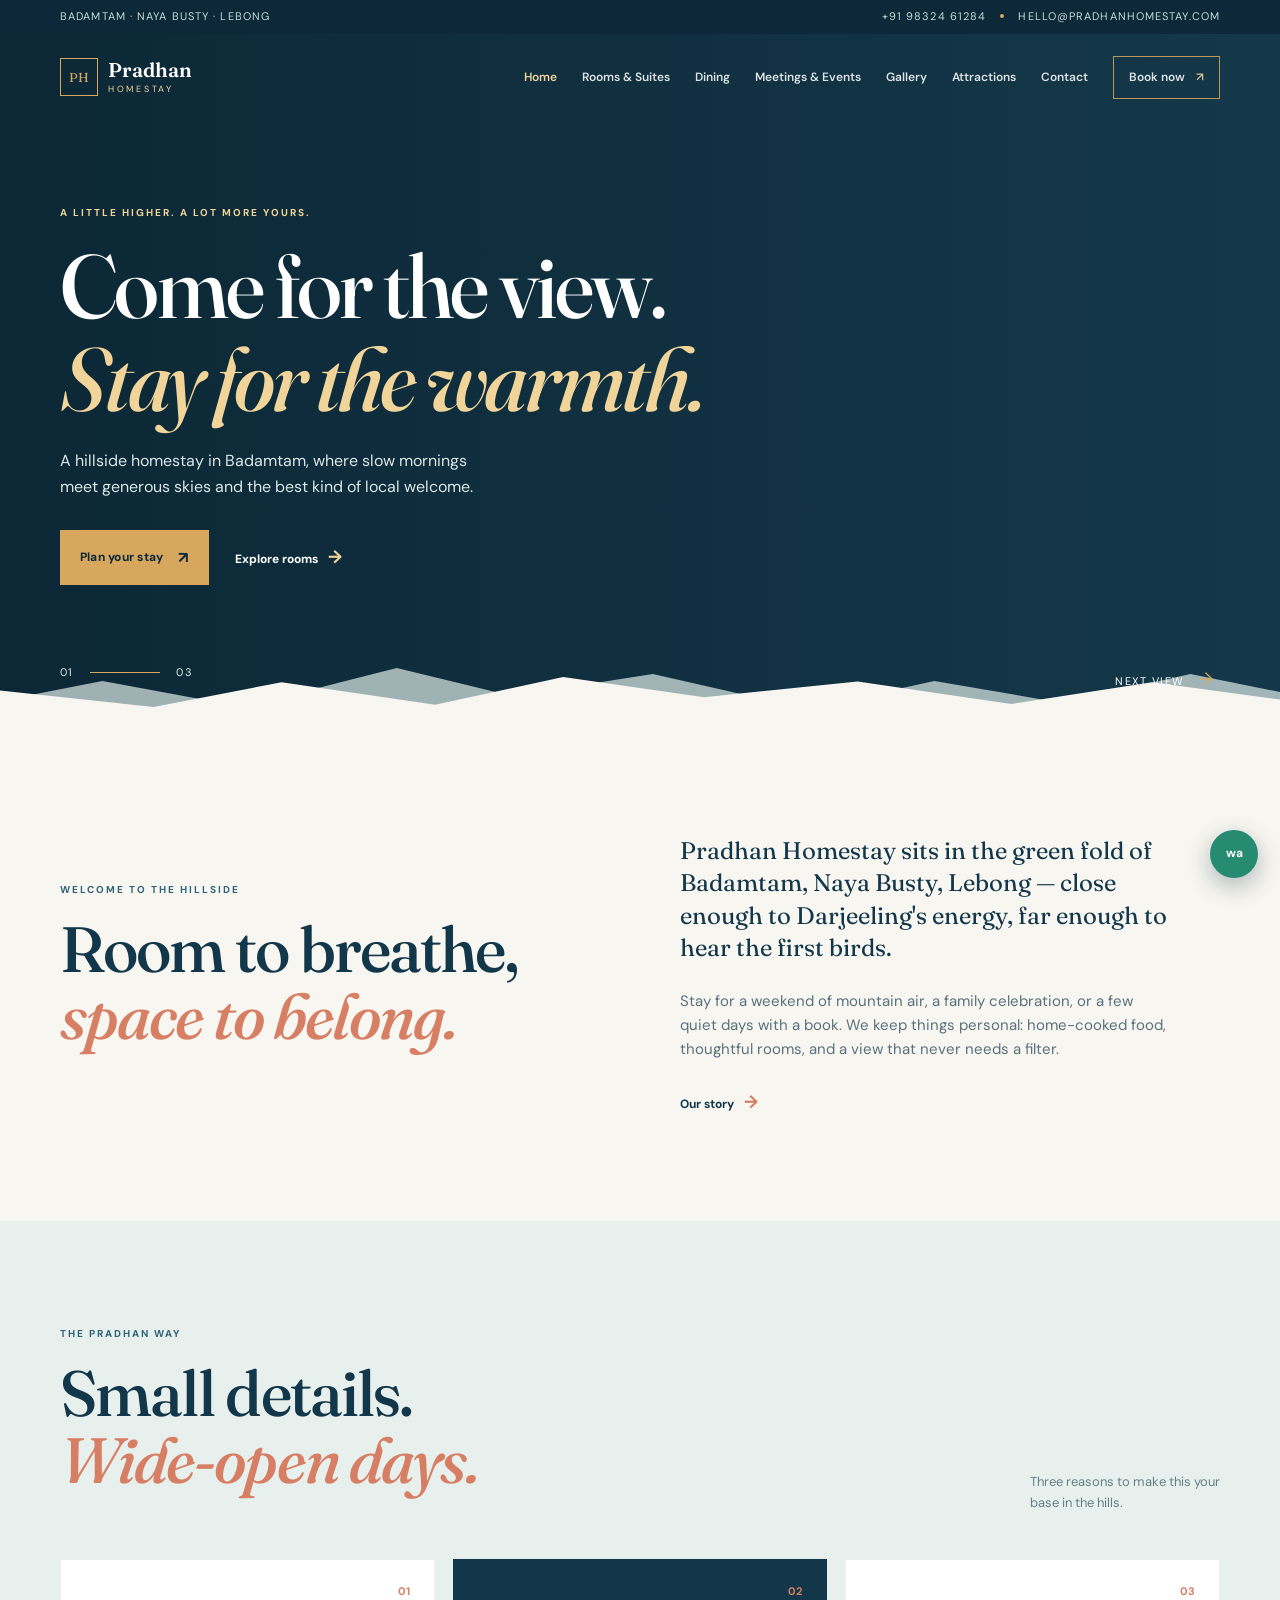
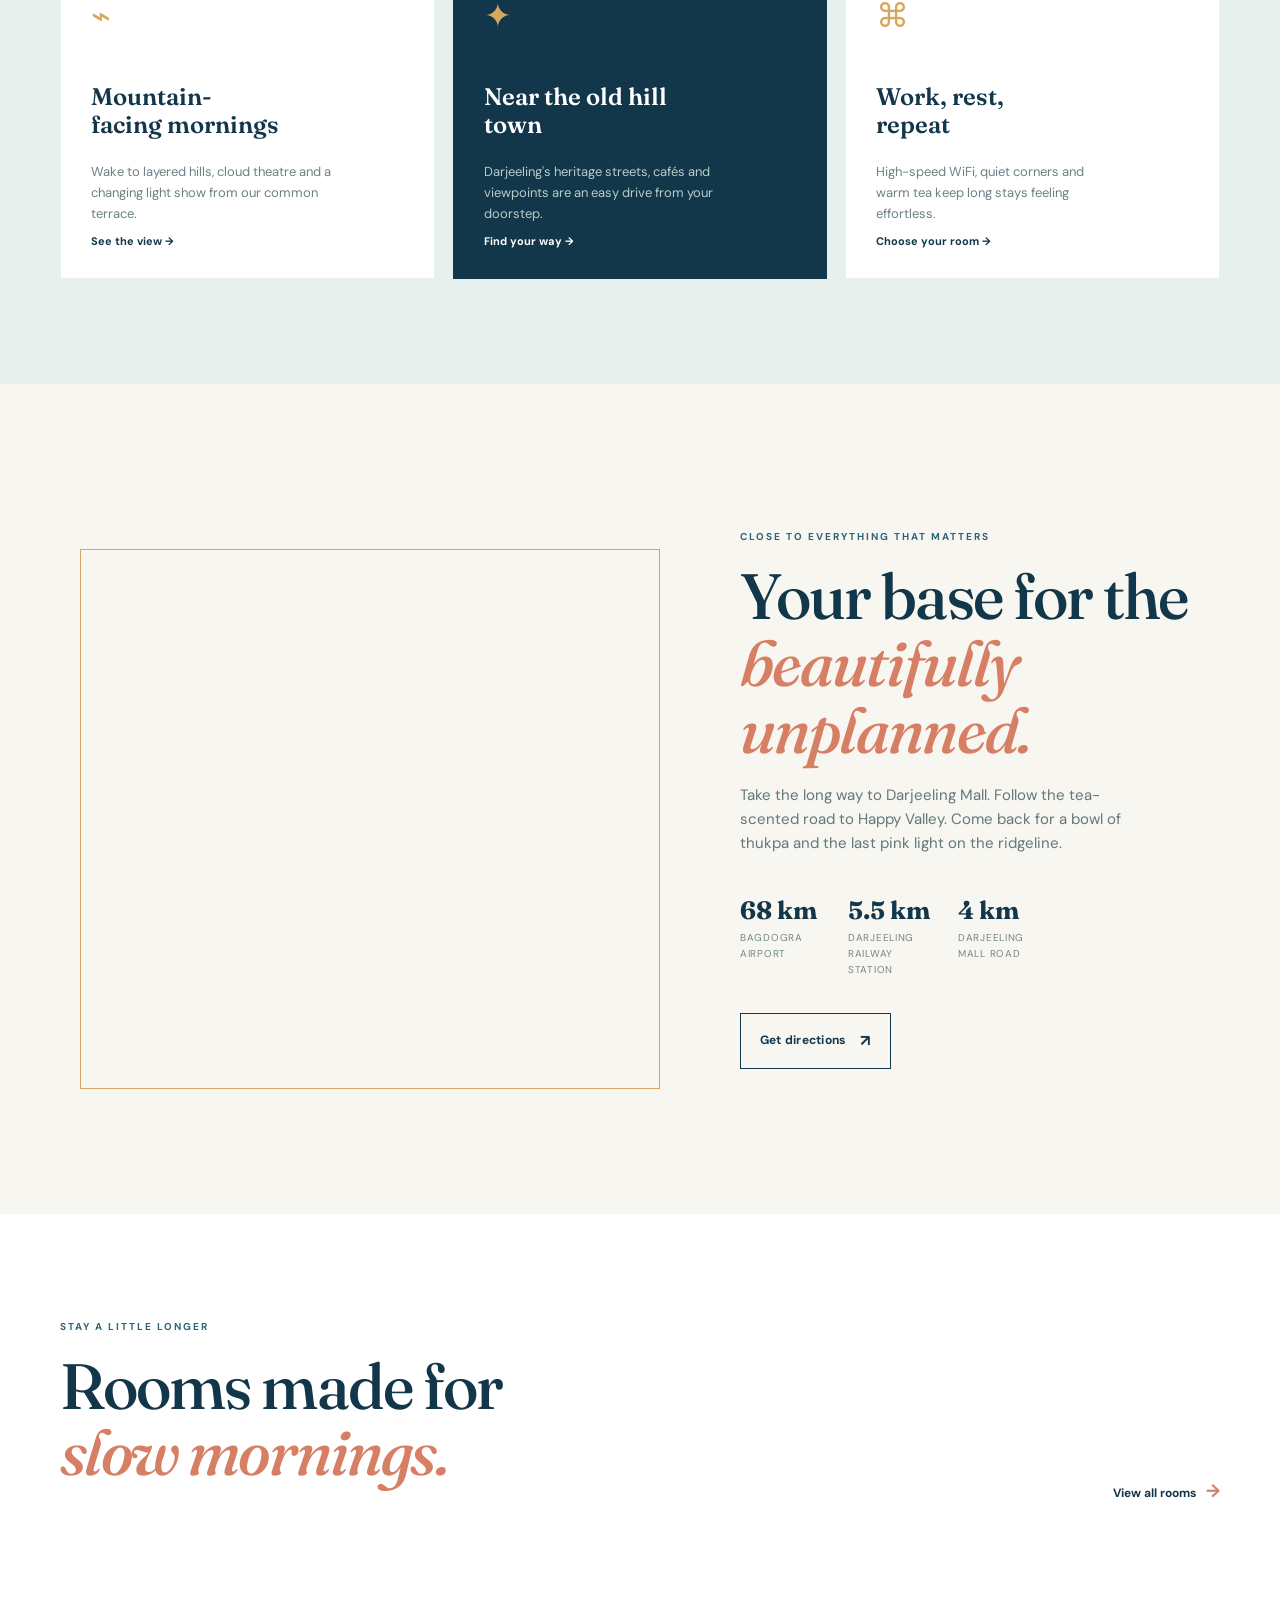
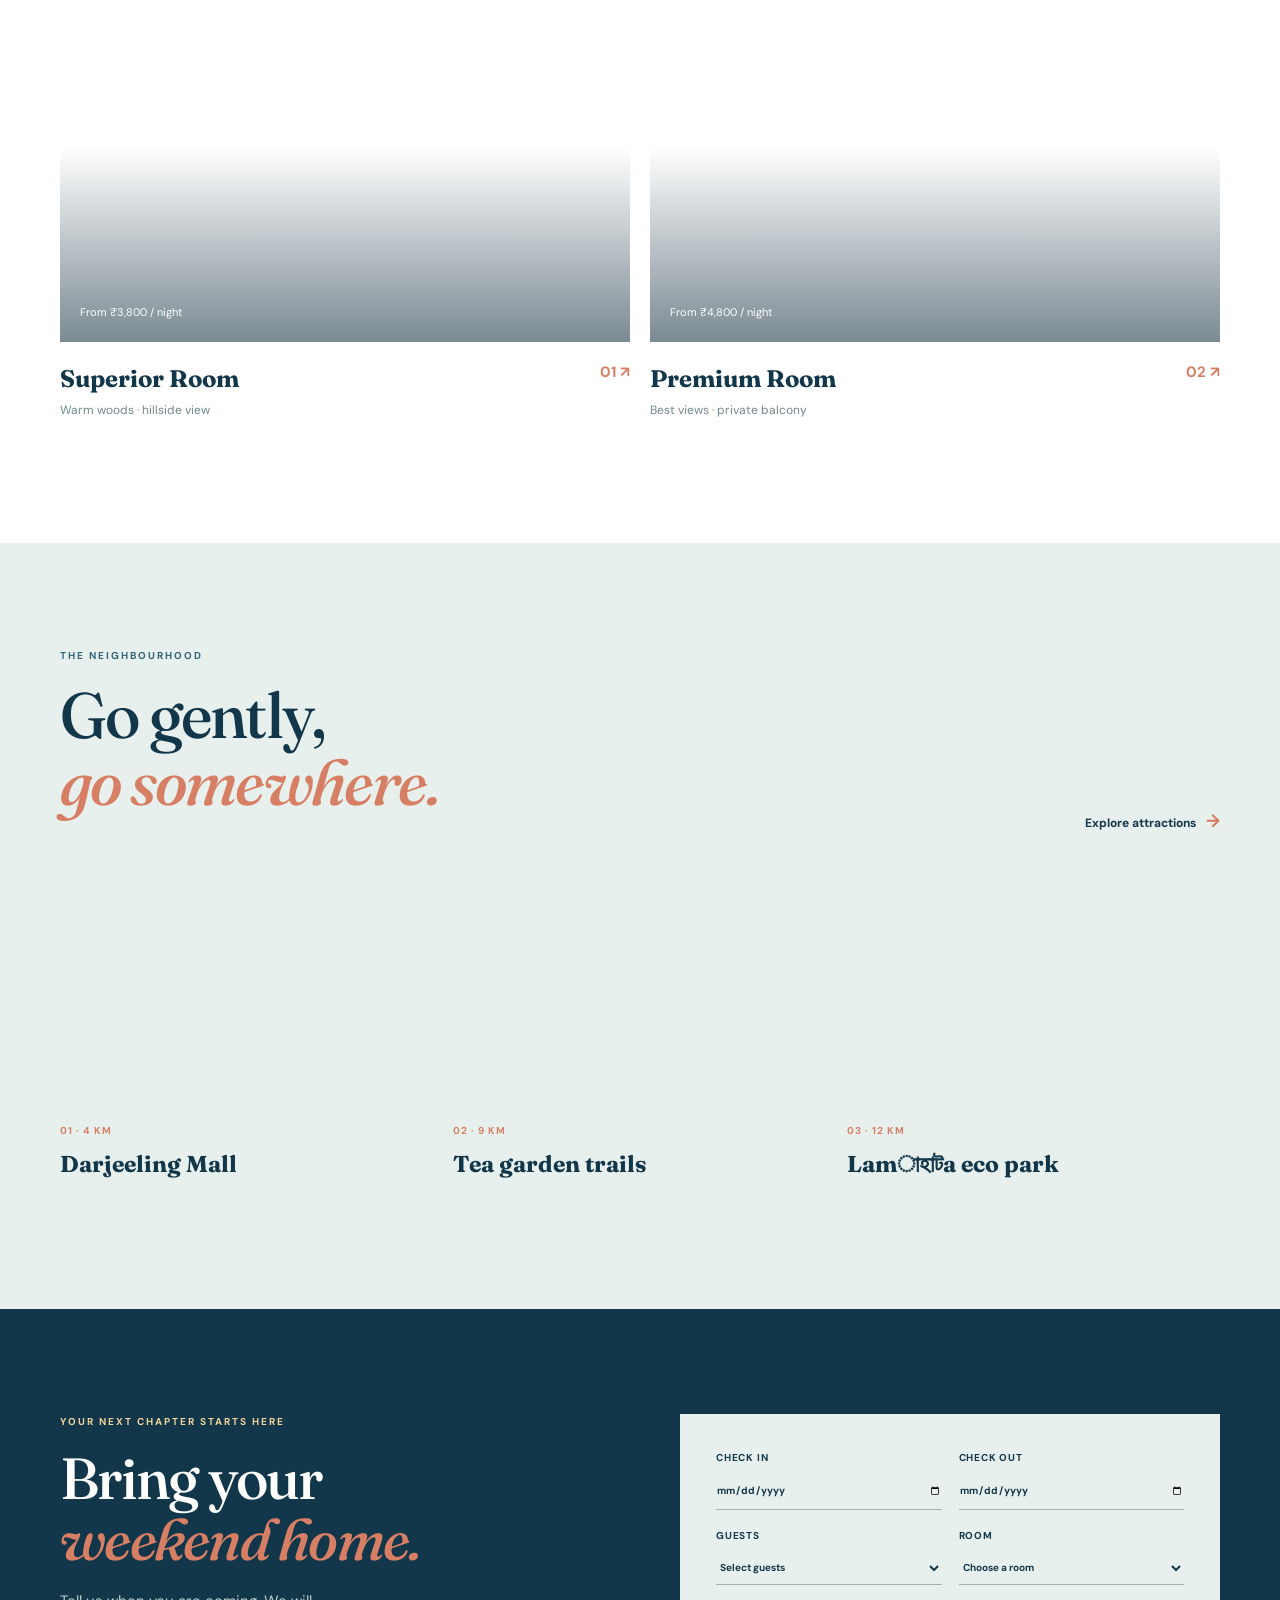
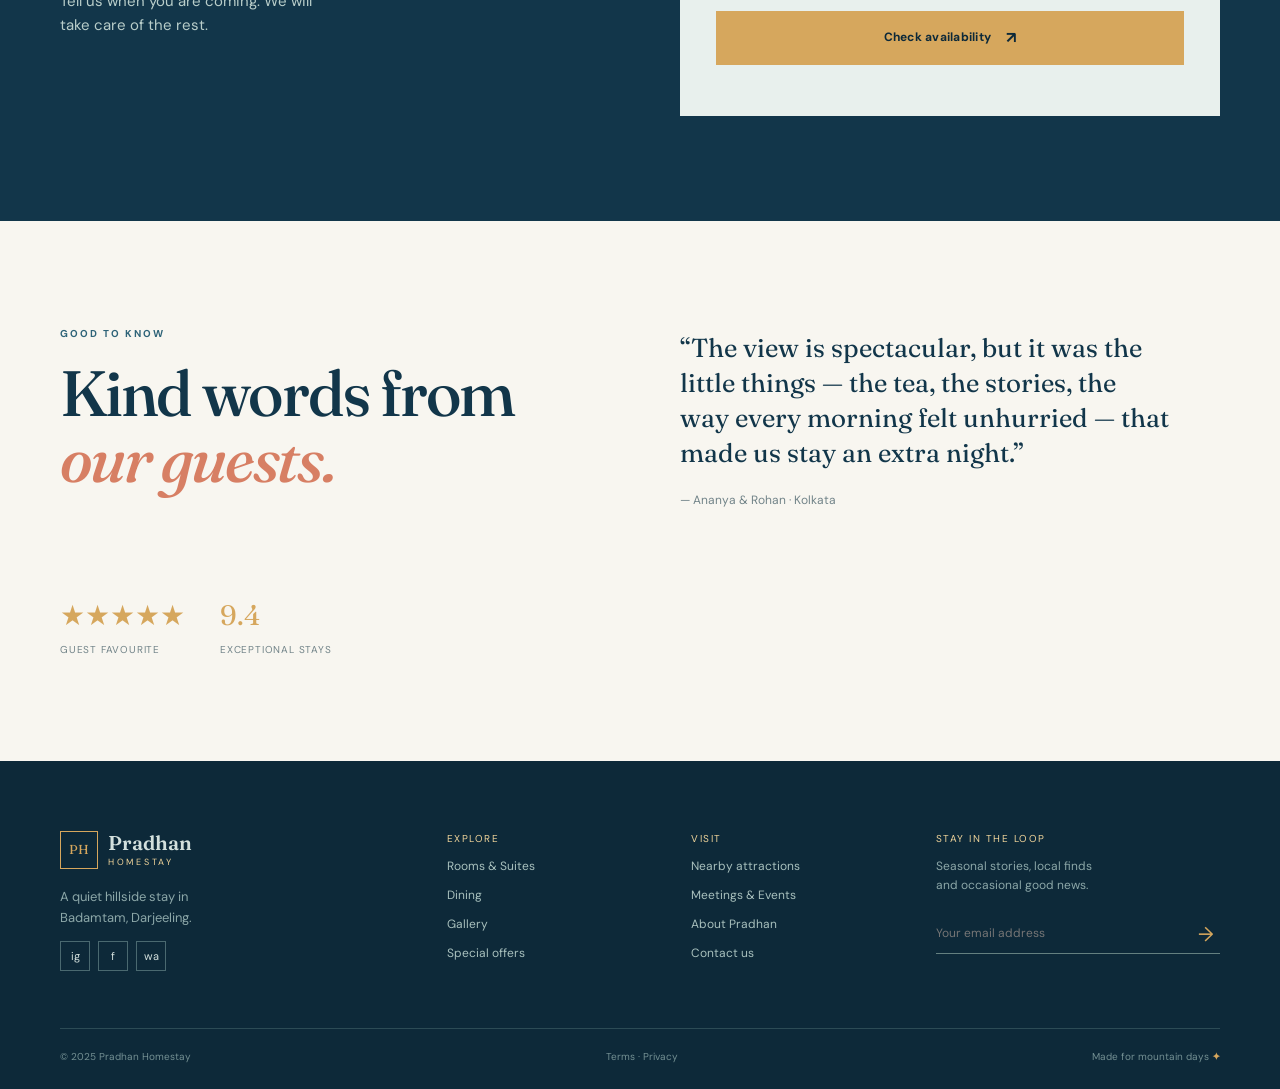
==== index.html @ ff5a9ce6 "Create Pradhan Homestay website" ====
<!doctype html>
<html lang="en">
<head>
  <meta charset="UTF-8">
  <meta name="viewport" content="width=device-width, initial-scale=1.0">
  <meta name="description" content="Pradhan Homestay is a warm mountain stay in Badamtam, Naya Busty, Lebong, Darjeeling with thoughtful rooms, local food and wide Himalayan views.">
  <meta name="theme-color" content="#12364a">
  <title>Pradhan Homestay | A quiet stay above Darjeeling</title>
  <link rel="preconnect" href="https://fonts.googleapis.com">
  <link rel="preconnect" href="https://fonts.gstatic.com" crossorigin>
  <link href="https://fonts.googleapis.com/css2?family=DM+Sans:wght@400;500;600;700&family=Fraunces:opsz,wght@9..144,500;9..144,600;9..144,700&display=swap" rel="stylesheet">
  <link rel="stylesheet" href="styles.css">
  <script defer src="script.js"></script>
</head>
<body>
  <a class="skip-link" href="#main-content">Skip to content</a>
  <header class="site-header" data-header>
    <div class="topbar"><div class="container topbar-inner"><span>Badamtam · Naya Busty · Lebong</span><span>+91 98324 61284 <i></i> hello@pradhanhomestay.com</span></div></div>
    <div class="container nav-wrap">
      <a class="brand" href="index.html" aria-label="Pradhan Homestay home"><span class="brand-mark">PH</span><span><b>Pradhan</b><small>Homestay</small></span></a>
      <button class="menu-toggle" aria-label="Open navigation" aria-expanded="false" data-menu-toggle><span></span><span></span></button>
      <nav class="site-nav" data-nav>
        <a class="active" href="index.html">Home</a><a href="rooms.html">Rooms & Suites</a><a href="dining.html">Dining</a><a href="events.html">Meetings & Events</a><a href="gallery.html">Gallery</a><a href="attractions.html">Attractions</a><a href="contact.html">Contact</a><a class="nav-cta" href="#booking">Book now <span>↗</span></a>
      </nav>
    </div>
  </header>

  <main id="main-content">
    <section class="hero" data-hero-slider>
      <div class="hero-image hero-image-one is-active"></div><div class="hero-image hero-image-two"></div><div class="hero-image hero-image-three"></div>
      <div class="hero-paper hero-paper-back"></div><div class="hero-paper hero-paper-front"></div>
      <div class="container hero-content"><p class="eyebrow light">A little higher. A lot more yours.</p><h1>Come for the view.<br><em>Stay for the warmth.</em></h1><p class="hero-copy">A hillside homestay in Badamtam, where slow mornings meet generous skies and the best kind of local welcome.</p><div class="button-row"><a class="button button-gold" href="#booking">Plan your stay <span>↗</span></a><a class="text-link light" href="rooms.html">Explore rooms <span>→</span></a></div></div>
      <div class="container hero-meta"><span>01 <i></i> 03</span><button aria-label="Next hero image" data-next-slide>Next view <span>→</span></button></div>
    </section>

    <section class="intro section-pad"><div class="container intro-grid"><div><p class="eyebrow">Welcome to the hillside</p><h2>Room to breathe,<br><em>space to belong.</em></h2></div><div class="intro-copy"><p class="lead">Pradhan Homestay sits in the green fold of Badamtam, Naya Busty, Lebong — close enough to Darjeeling's energy, far enough to hear the first birds.</p><p>Stay for a weekend of mountain air, a family celebration, or a few quiet days with a book. We keep things personal: home-cooked food, thoughtful rooms, and a view that never needs a filter.</p><a class="text-link" href="about.html">Our story <span>→</span></a></div></div></section>

    <section class="feature-band section-pad"><div class="container"><div class="section-heading"><div><p class="eyebrow">The Pradhan way</p><h2>Small details.<br><em>Wide-open days.</em></h2></div><p class="section-note">Three reasons to make this your base in the hills.</p></div><div class="feature-grid"><article class="feature-card"><span class="feature-number">01</span><div class="feature-icon">⌁</div><h3>Mountain-facing mornings</h3><p>Wake to layered hills, cloud theatre and a changing light show from our common terrace.</p><a href="gallery.html">See the view →</a></article><article class="feature-card feature-card-dark"><span class="feature-number">02</span><div class="feature-icon">✦</div><h3>Near the old hill town</h3><p>Darjeeling's heritage streets, cafés and viewpoints are an easy drive from your doorstep.</p><a href="attractions.html">Find your way →</a></article><article class="feature-card"><span class="feature-number">03</span><div class="feature-icon">⌘</div><h3>Work, rest, repeat</h3><p>High-speed WiFi, quiet corners and warm tea keep long stays feeling effortless.</p><a href="rooms.html">Choose your room →</a></article></div></div></section>

    <section class="split-story section-pad"><div class="container split-grid"><div class="story-image image-view" role="img" aria-label="Mountain valley at sunrise"></div><div class="story-content"><p class="eyebrow">Close to everything that matters</p><h2>Your base for the <em>beautifully unplanned.</em></h2><p>Take the long way to Darjeeling Mall. Follow the tea-scented road to Happy Valley. Come back for a bowl of thukpa and the last pink light on the ridgeline.</p><div class="distance-list"><div><strong>68 km</strong><span>Bagdogra Airport</span></div><div><strong>5.5 km</strong><span>Darjeeling Railway Station</span></div><div><strong>4 km</strong><span>Darjeeling Mall Road</span></div></div><a class="button button-outline" href="contact.html">Get directions <span>↗</span></a></div></div></section>

    <section class="stay-section section-pad"><div class="container"><div class="section-heading"><div><p class="eyebrow">Stay a little longer</p><h2>Rooms made for<br><em>slow mornings.</em></h2></div><a class="text-link" href="rooms.html">View all rooms <span>→</span></a></div><div class="room-preview-grid"><a class="room-preview" href="rooms.html"><div class="room-photo room-photo-one"><span>From ₹3,800 / night</span></div><div class="room-info"><div><h3>Superior Room</h3><p>Warm woods · hillside view</p></div><span>01 ↗</span></div></a><a class="room-preview" href="rooms.html"><div class="room-photo room-photo-two"><span>From ₹4,800 / night</span></div><div class="room-info"><div><h3>Premium Room</h3><p>Best views · private balcony</p></div><span>02 ↗</span></div></a></div></div></section>

    <section class="attractions-strip section-pad"><div class="container"><div class="section-heading"><div><p class="eyebrow">The neighbourhood</p><h2>Go gently,<br><em>go somewhere.</em></h2></div><a class="text-link" href="attractions.html">Explore attractions <span>→</span></a></div><div class="attraction-row"><article><div class="attraction-image attraction-one"></div><div><span>01 · 4 km</span><h3>Darjeeling Mall</h3></div></article><article><div class="attraction-image attraction-two"></div><div><span>02 · 9 km</span><h3>Tea garden trails</h3></div></article><article><div class="attraction-image attraction-three"></div><div><span>03 · 12 km</span><h3>Lamাহাটa eco park</h3></div></article></div></div></section>

    <section class="booking-section section-pad" id="booking"><div class="container booking-grid"><div><p class="eyebrow light">Your next chapter starts here</p><h2>Bring your<br><em>weekend home.</em></h2><p>Tell us when you are coming. We will take care of the rest.</p></div><form class="booking-form" data-demo-form><div class="form-row"><label>Check in<input type="date" required></label><label>Check out<input type="date" required></label></div><div class="form-row"><label>Guests<select required><option value="">Select guests</option><option>1 guest</option><option>2 guests</option><option>3+ guests</option></select></label><label>Room<select required><option value="">Choose a room</option><option>Superior Room</option><option>Deluxe Room</option><option>Premium Room</option><option>Suite</option></select></label></div><button class="button button-gold" type="submit">Check availability <span>↗</span></button><p class="form-message" aria-live="polite"></p></form></div></section>

    <section class="trust-section section-pad"><div class="container trust-grid"><div><p class="eyebrow">Good to know</p><h2>Kind words from<br><em>our guests.</em></h2></div><blockquote>“The view is spectacular, but it was the little things — the tea, the stories, the way every morning felt unhurried — that made us stay an extra night.”<cite>— Ananya & Rohan · Kolkata</cite></blockquote><div class="trust-badges"><span>★★★★★<small>Guest favourite</small></span><span>9.4<small>Exceptional stays</small></span></div></div></section>
  </main>
  <footer class="site-footer"><div class="container footer-grid"><div><a class="brand footer-brand" href="index.html"><span class="brand-mark">PH</span><span><b>Pradhan</b><small>Homestay</small></span></a><p>A quiet hillside stay in<br>Badamtam, Darjeeling.</p><div class="socials"><a href="#" aria-label="Instagram">ig</a><a href="#" aria-label="Facebook">f</a><a href="#" aria-label="WhatsApp">wa</a></div></div><div><p class="footer-label">Explore</p><a href="rooms.html">Rooms & Suites</a><a href="dining.html">Dining</a><a href="gallery.html">Gallery</a><a href="offers.html">Special offers</a></div><div><p class="footer-label">Visit</p><a href="attractions.html">Nearby attractions</a><a href="events.html">Meetings & Events</a><a href="about.html">About Pradhan</a><a href="contact.html">Contact us</a></div><div><p class="footer-label">Stay in the loop</p><p class="footer-small">Seasonal stories, local finds<br>and occasional good news.</p><form class="newsletter" data-demo-form><input type="email" placeholder="Your email address" aria-label="Your email address" required><button aria-label="Subscribe">→</button></form></div></div><div class="container footer-bottom"><span>© 2025 Pradhan Homestay</span><span><a href="terms.html">Terms</a> · <a href="privacy.html">Privacy</a></span><span>Made for mountain days <b>✦</b></span></div></footer><a class="whatsapp" href="https://wa.me/919832461284" target="_blank" rel="noreferrer" aria-label="Chat on WhatsApp">wa</a>
</body>
</html>
---- styles.css ----
:root{--ink:#12364a;--ink-deep:#0d2939;--blue:#2e6378;--mist:#e8f0ed;--paper:#f8f6f0;--gold:#d6a75d;--gold-light:#f0d49a;--coral:#d77f64;--line:rgba(18,54,74,.16);--shadow:0 22px 55px rgba(13,41,57,.12);--serif:'Fraunces',Georgia,serif;--sans:'DM Sans',Arial,sans-serif}*{box-sizing:border-box}html{scroll-behavior:smooth}body{margin:0;background:var(--paper);color:var(--ink);font-family:var(--sans);font-size:15px;line-height:1.6}a{color:inherit;text-decoration:none}button,input,select,textarea{font:inherit}button{cursor:pointer}.container{width:min(1160px,calc(100% - 48px));margin:auto}.skip-link{position:absolute;left:-9999px}.skip-link:focus{left:20px;top:20px;background:#fff;padding:10px;z-index:100}.topbar{background:var(--ink-deep);color:#c9d9d8;font-size:11px;letter-spacing:.1em;text-transform:uppercase}.topbar-inner{display:flex;justify-content:space-between;padding:8px 0}.topbar i{display:inline-block;width:4px;height:4px;background:var(--gold);border-radius:50%;margin:0 10px 2px}.site-header{position:absolute;z-index:10;top:0;left:0;right:0;color:#fff}.nav-wrap{display:flex;align-items:center;justify-content:space-between;padding:22px 0}.brand{display:inline-flex;align-items:center;gap:10px;line-height:1}.brand-mark{display:grid;place-items:center;width:38px;height:38px;border:1px solid var(--gold);color:var(--gold);font-family:var(--serif);font-size:13px}.brand b,.brand small{display:block}.brand b{font-family:var(--serif);font-size:20px;font-weight:600}.brand small{color:var(--gold-light);font-size:9px;letter-spacing:.3em;text-transform:uppercase;margin-top:5px}.site-nav{display:flex;align-items:center;gap:25px;font-size:12px;font-weight:600}.site-nav>a{opacity:.86}.site-nav>a:hover,.site-nav>a.active{color:var(--gold-light);opacity:1}.nav-cta{border:1px solid var(--gold);padding:11px 15px!important;color:#fff!important}.nav-cta span{color:var(--gold-light);margin-left:8px}.menu-toggle{display:none;background:none;border:0;color:#fff}.hero{height:730px;min-height:660px;position:relative;overflow:hidden;background:#173d50;color:#fff}.hero-image{position:absolute;inset:0;background-size:cover;background-position:center;opacity:0;transition:opacity 1.2s ease,transform 6s ease}.hero-image.is-active{opacity:1;transform:scale(1.04)}.hero-image-one{background-image:linear-gradient(90deg,rgba(9,34,47,.8),rgba(9,34,47,.18)),url('https://images.unsplash.com/photo-1500534623283-312aade485b7?auto=format&fit=crop&w=1800&q=85')}.hero-image-two{background-image:linear-gradient(90deg,rgba(9,34,47,.8),rgba(9,34,47,.18)),url('https://images.unsplash.com/photo-1464822759023-fed622ff2c3b?auto=format&fit=crop&w=1800&q=85')}.hero-image-three{background-image:linear-gradient(90deg,rgba(9,34,47,.78),rgba(9,34,47,.18)),url('https://images.unsplash.com/photo-1519681393784-d120267933ba?auto=format&fit=crop&w=1800&q=85')}.hero-paper{position:absolute;bottom:-1px;left:0;width:100%;height:100px;clip-path:polygon(0 55%,8% 35%,19% 61%,31% 22%,40% 50%,51% 28%,63% 63%,73% 35%,83% 57%,93% 28%,100% 46%,100% 100%,0 100%)}.hero-paper-back{background:rgba(221,236,231,.7);bottom:-16px}.hero-paper-front{background:var(--paper);height:75px;clip-path:polygon(0 46%,12% 68%,22% 35%,34% 65%,44% 28%,55% 55%,67% 34%,79% 64%,90% 35%,100% 58%,100% 100%,0 100%)}.hero-content{position:relative;padding-top:205px;z-index:2}.eyebrow{margin:0 0 18px;color:var(--blue);font-size:10px;font-weight:700;letter-spacing:.2em;text-transform:uppercase}.eyebrow.light{color:var(--gold-light)}h1,h2,h3,p{margin-top:0}h1,h2{font-family:var(--serif);font-weight:500;letter-spacing:-.03em;line-height:1.04}h1{font-size:clamp(48px,7vw,92px);max-width:760px;margin-bottom:23px}h2{font-size:clamp(38px,5vw,65px);margin-bottom:20px}h1 em,h2 em{color:var(--gold-light);font-style:italic}h2 em{color:var(--coral)}.hero-copy{color:#dbe7e5;max-width:415px;font-size:16px}.button-row{display:flex;align-items:center;gap:26px;margin-top:30px}.button{display:inline-flex;align-items:center;justify-content:center;gap:15px;padding:14px 19px;border:1px solid transparent;font-size:12px;font-weight:700;letter-spacing:.02em;transition:.25s}.button span{font-size:16px}.button-gold{background:var(--gold);color:var(--ink-deep)}.button-gold:hover{background:#f0c879;transform:translateY(-2px)}.button-outline{border-color:var(--ink);color:var(--ink)}.button-outline:hover{background:var(--ink);color:#fff}.text-link{font-size:12px;font-weight:700}.text-link span{color:var(--coral);font-size:18px;margin-left:7px}.text-link.light{color:#fff}.text-link.light span{color:var(--gold-light)}.hero-meta{position:absolute;z-index:2;bottom:35px;left:50%;transform:translateX(-50%);display:flex;justify-content:space-between;color:#dce9e6;font-size:11px;letter-spacing:.12em}.hero-meta i{width:70px;height:1px;background:var(--gold);display:inline-block;margin:0 12px 3px}.hero-meta button{background:none;border:0;color:#fff;font-size:11px;letter-spacing:.12em;text-transform:uppercase}.hero-meta button span{color:var(--gold);font-size:18px;margin-left:10px}.section-pad{padding:105px 0}.intro{background:var(--paper)}.intro-grid,.split-grid,.booking-grid,.trust-grid{display:grid;grid-template-columns:1fr 1fr;gap:80px;align-items:center}.intro-copy{max-width:490px}.lead{font-family:var(--serif);font-size:24px;line-height:1.35}.intro-copy>p:not(.lead){color:#59717a}.intro-copy .text-link{display:inline-block;margin-top:12px}.feature-band{background:var(--mist)}.section-heading{display:flex;justify-content:space-between;align-items:end;margin-bottom:46px}.section-note{max-width:190px;color:#658087;font-size:13px;margin:0}.feature-grid{display:grid;grid-template-columns:repeat(3,1fr);gap:18px}.feature-card{background:#fff;padding:30px;min-height:320px;position:relative;border:1px solid rgba(18,54,74,.08)}.feature-card-dark{background:var(--ink);color:#fff}.feature-number{position:absolute;right:24px;top:23px;color:var(--coral);font-size:11px;font-weight:700}.feature-icon{color:var(--gold);font-size:33px;margin-bottom:40px}.feature-card h3{font-family:var(--serif);font-size:24px;line-height:1.15;font-weight:600;max-width:190px}.feature-card p{color:#6c8085;font-size:13px;max-width:240px}.feature-card-dark p{color:#b8cdca}.feature-card a{position:absolute;bottom:28px;font-size:11px;font-weight:700}.feature-card a:hover{color:var(--coral)}.split-grid{gap:0}.story-image{height:540px;margin-right:0;position:relative;background:url('https://images.unsplash.com/photo-1464278533981-50106e6176b1?auto=format&fit=crop&w=1000&q=85') center/cover}.story-image:after{content:'';position:absolute;inset:20px -20px -20px 20px;border:1px solid var(--gold);z-index:-1}.story-content{padding:40px 0 40px 100px}.story-content h2{max-width:480px}.story-content>p:not(.eyebrow){color:#60777c;max-width:410px}.distance-list{display:flex;gap:28px;margin:35px 0}.distance-list div{display:flex;flex-direction:column}.distance-list strong{font-family:var(--serif);font-size:25px;color:var(--ink)}.distance-list span{font-size:10px;text-transform:uppercase;letter-spacing:.07em;color:#71878b;max-width:80px}.stay-section{background:#fff}.room-preview-grid{display:grid;grid-template-columns:1fr 1fr;gap:20px}.room-photo{height:390px;background-size:cover;background-position:center;position:relative}.room-photo-one{background-image:linear-gradient(0deg,rgba(13,41,57,.55),transparent 50%),url('https://images.unsplash.com/photo-1600607687920-4e2a09cf159d?auto=format&fit=crop&w=1000&q=85')}.room-photo-two{background-image:linear-gradient(0deg,rgba(13,41,57,.55),transparent 50%),url('https://images.unsplash.com/photo-1618221195710-dd6b41faaea6?auto=format&fit=crop&w=1000&q=85')}.room-photo span{position:absolute;bottom:20px;left:20px;color:#fff;font-size:11px}.room-info{display:flex;justify-content:space-between;padding:18px 0}.room-info h3{font-family:var(--serif);font-size:24px;margin:0}.room-info p{margin:3px 0 0;color:#73878b;font-size:12px}.room-info>span{color:var(--coral);font-weight:700}.attractions-strip{background:var(--mist)}.attraction-row{display:grid;grid-template-columns:repeat(3,1fr);gap:20px}.attraction-image{height:220px;background:center/cover}.attraction-one{background-image:url('https://images.unsplash.com/photo-1524498250077-390f9e378fc0?auto=format&fit=crop&w=700&q=85')}.attraction-two{background-image:url('https://images.unsplash.com/photo-1548013146-72479768bada?auto=format&fit=crop&w=700&q=85')}.attraction-three{background-image:url('https://images.unsplash.com/photo-1533050487297-09b450131914?auto=format&fit=crop&w=700&q=85')}.attraction-row article>div:last-child{padding:16px 0}.attraction-row span{color:var(--coral);font-size:10px;font-weight:700;text-transform:uppercase;letter-spacing:.1em}.attraction-row h3{font-family:var(--serif);font-size:23px;margin:5px 0}.booking-section{background:var(--ink);color:#fff}.booking-grid{align-items:start}.booking-grid h2{font-size:58px}.booking-grid>div>p:not(.eyebrow){color:#b9ceca;max-width:280px}.booking-form{background:#e8f0ed;color:var(--ink);padding:36px}.form-row{display:grid;grid-template-columns:1fr 1fr;gap:17px}.booking-form label{display:block;font-size:10px;font-weight:700;text-transform:uppercase;letter-spacing:.08em;margin-bottom:18px}.booking-form input,.booking-form select{display:block;width:100%;margin-top:7px;border:0;border-bottom:1px solid #9db2b1;background:transparent;padding:9px 0;color:var(--ink);outline:none}.booking-form .button{margin-top:8px;width:100%;border:0}.form-message{font-size:12px;color:var(--blue);margin:15px 0 0}.trust-section{background:var(--paper)}blockquote{margin:0;font-family:var(--serif);font-size:26px;line-height:1.35;max-width:490px}cite{display:block;font:12px var(--sans);font-style:normal;color:#718388;margin-top:20px}.trust-badges{display:flex;gap:35px}.trust-badges span{font-family:var(--serif);font-size:28px;color:var(--gold)}.trust-badges small{display:block;font:10px var(--sans);color:#718388;letter-spacing:.08em;text-transform:uppercase;margin-top:5px}.site-footer{background:var(--ink-deep);color:#d3e0dd;padding:70px 0 24px}.footer-grid{display:grid;grid-template-columns:1.4fr .8fr .8fr 1.2fr;gap:55px}.footer-brand{margin-bottom:18px}.footer-grid>div>p:not(.footer-label){color:#8ca7a8;font-size:13px}.socials{display:flex;gap:8px}.socials a{display:grid;place-items:center;width:30px;height:30px;border:1px solid #4a6970;font-size:11px}.footer-label{color:var(--gold-light);font-size:10px;text-transform:uppercase;letter-spacing:.15em}.footer-grid>div>a:not(.brand){display:block;color:#a8c0bd;font-size:12px;margin:10px 0}.footer-grid>div>a:hover{color:#fff}.footer-small{font-size:12px!important}.newsletter{display:flex;border-bottom:1px solid #648080;margin-top:19px}.newsletter input{width:100%;padding:10px 0;background:none;border:0;color:#fff;outline:0;font-size:12px}.newsletter button{color:var(--gold);background:none;border:0;font-size:20px}.footer-bottom{border-top:1px solid #2c4b55;margin-top:55px;padding-top:20px;display:flex;justify-content:space-between;color:#749093;font-size:10px}.footer-bottom a:hover{color:#fff}.footer-bottom b{color:var(--gold)}.whatsapp{position:fixed;right:22px;bottom:22px;z-index:20;width:48px;height:48px;border-radius:50%;display:grid;place-items:center;background:#268b71;color:#fff;box-shadow:0 8px 25px #12364a55;font-size:12px;font-weight:700}.page-hero{background:var(--ink);color:#fff;padding:180px 0 105px;position:relative;overflow:hidden}.page-hero:after{content:'';position:absolute;bottom:-1px;left:0;width:100%;height:50px;background:var(--paper);clip-path:polygon(0 55%,15% 20%,30% 65%,48% 25%,67% 64%,83% 28%,100% 55%,100% 100%,0 100%)}.page-hero h1{max-width:720px;margin-bottom:0}.page-hero h1 em{color:var(--gold-light)}.page-hero p:not(.eyebrow){max-width:480px;color:#bdd0cd}.content-section{padding:90px 0}.page-intro{max-width:720px;margin-bottom:55px}.page-intro h2{font-size:50px}.page-intro p{color:#647c82}.table-wrap{overflow-x:auto}.feature-table{width:100%;border-collapse:collapse;background:#fff}.feature-table th,.feature-table td{text-align:left;padding:18px 20px;border-bottom:1px solid var(--line);font-size:13px}.feature-table th{font-size:10px;text-transform:uppercase;letter-spacing:.1em;color:var(--blue);background:var(--mist)}.feature-table tr:last-child td{border:0}.room-detail{display:grid;grid-template-columns:.8fr 1.2fr;gap:55px;align-items:start;padding:35px 0 65px;border-top:1px solid var(--line)}.room-detail-image{height:310px;background:center/cover}.room-detail-image.superior{background-image:url('https://images.unsplash.com/photo-1611892440504-42a792e24d32?auto=format&fit=crop&w=900&q=85')}.room-detail-image.deluxe{background-image:url('https://images.unsplash.com/photo-1590490360182-c33d57733427?auto=format&fit=crop&w=900&q=85')}.room-detail-image.premium{background-image:url('https://images.unsplash.com/photo-1566665797739-1674de7a421a?auto=format&fit=crop&w=900&q=85')}.room-detail-image.suite{background-image:url('https://images.unsplash.com/photo-1582719478250-c89cae4dc85b?auto=format&fit=crop&w=900&q=85')}.room-detail h3{font-family:var(--serif);font-size:34px;margin:0 0 6px}.room-detail p{color:#6e8185}.pill-list{display:flex;flex-wrap:wrap;gap:8px;margin:20px 0}.pill{border:1px solid var(--line);padding:7px 11px;color:var(--blue);font-size:11px}.gallery-grid{display:grid;grid-template-columns:repeat(4,1fr);gap:14px}.gallery-grid figure{margin:0;height:255px;overflow:hidden;position:relative;background:#dfe9e4}.gallery-grid figure:nth-child(3n+1){height:320px}.gallery-grid img{width:100%;height:100%;object-fit:cover;transition:transform .5s}.gallery-grid figure:hover img{transform:scale(1.05)}.gallery-grid figcaption{position:absolute;left:14px;bottom:12px;color:#fff;font-size:11px;text-shadow:0 1px 7px #000}.lightbox{position:fixed;inset:0;background:#092431ee;z-index:50;display:none;place-items:center;padding:30px}.lightbox.open{display:grid}.lightbox img{max-height:85vh;max-width:90vw}.lightbox button{position:absolute;right:25px;top:20px;color:#fff;background:none;border:0;font-size:30px}.service-grid,.offer-grid{display:grid;grid-template-columns:repeat(3,1fr);gap:18px}.service-card,.offer-card{background:#fff;padding:28px;border:1px solid var(--line)}.service-card .feature-icon{margin-bottom:15px}.service-card h3,.offer-card h3{font-family:var(--serif);font-size:24px}.service-card p,.offer-card p{color:#6a8085;font-size:13px}.contact-grid{display:grid;grid-template-columns:.8fr 1.2fr;gap:70px}.contact-detail{display:flex;gap:18px;padding:20px 0;border-top:1px solid var(--line)}.contact-detail strong{font-family:var(--serif);font-size:20px;font-weight:500}.contact-detail span{display:block;color:#71878b;font-size:12px}.contact-form{background:var(--mist);padding:35px}.contact-form .form-row{margin-bottom:12px}.contact-form textarea{width:100%;min-height:110px;border:0;border-bottom:1px solid #9db2b1;background:transparent;resize:vertical;margin:7px 0 18px;outline:0}.map{width:100%;height:300px;border:0;filter:saturate(.8)}.text-page{max-width:800px}.text-page h3{font-family:var(--serif);font-size:27px;margin-top:35px}.text-page p,.text-page li{color:#657b80}.text-page ul{padding-left:20px}@media(max-width:900px){.site-nav{gap:13px}.site-nav>a{font-size:11px}.story-content{padding-left:55px}.footer-grid{gap:25px}.intro-grid,.trust-grid{gap:40px}}@media(max-width:720px){.container{width:min(100% - 36px,560px)}.topbar{display:none}.nav-wrap{padding:18px 0}.menu-toggle{display:block}.menu-toggle span{display:block;width:25px;height:2px;background:#fff;margin:6px}.site-nav{position:absolute;top:73px;left:18px;right:18px;display:none;flex-direction:column;align-items:stretch;gap:0;background:var(--ink-deep);padding:12px 20px;box-shadow:var(--shadow)}.site-nav.open{display:flex}.site-nav>a{padding:11px 0}.nav-cta{text-align:center;margin:8px 0}.hero{height:690px}.hero-content{padding-top:155px}.hero-meta{bottom:20px}.section-pad{padding:72px 0}.intro-grid,.split-grid,.booking-grid,.trust-grid,.contact-grid{grid-template-columns:1fr;gap:30px}.feature-grid,.attraction-row,.service-grid,.offer-grid{grid-template-columns:1fr}.section-heading{align-items:start;gap:20px;flex-direction:column;margin-bottom:30px}.story-image{height:350px}.story-content{padding:20px 0}.distance-list{gap:16px}.room-preview-grid{grid-template-columns:1fr}.room-photo{height:300px}.booking-grid h2{font-size:48px}.booking-form{padding:24px 20px}.trust-badges{justify-content:space-between}.footer-grid{grid-template-columns:1fr 1fr;gap:32px}.footer-grid>div:first-child,.footer-grid>div:last-child{grid-column:span 2}.footer-bottom{gap:12px;flex-wrap:wrap}.page-hero{padding:140px 0 85px}.page-hero h1{font-size:54px}.content-section{padding:65px 0}.page-intro h2{font-size:39px}.room-detail{grid-template-columns:1fr;gap:25px;padding-bottom:45px}.room-detail-image{height:250px}.gallery-grid{grid-template-columns:1fr 1fr}.gallery-grid figure,.gallery-grid figure:nth-child(3n+1){height:190px}.contact-form .form-row{grid-template-columns:1fr}.hero-paper{height:70px}}
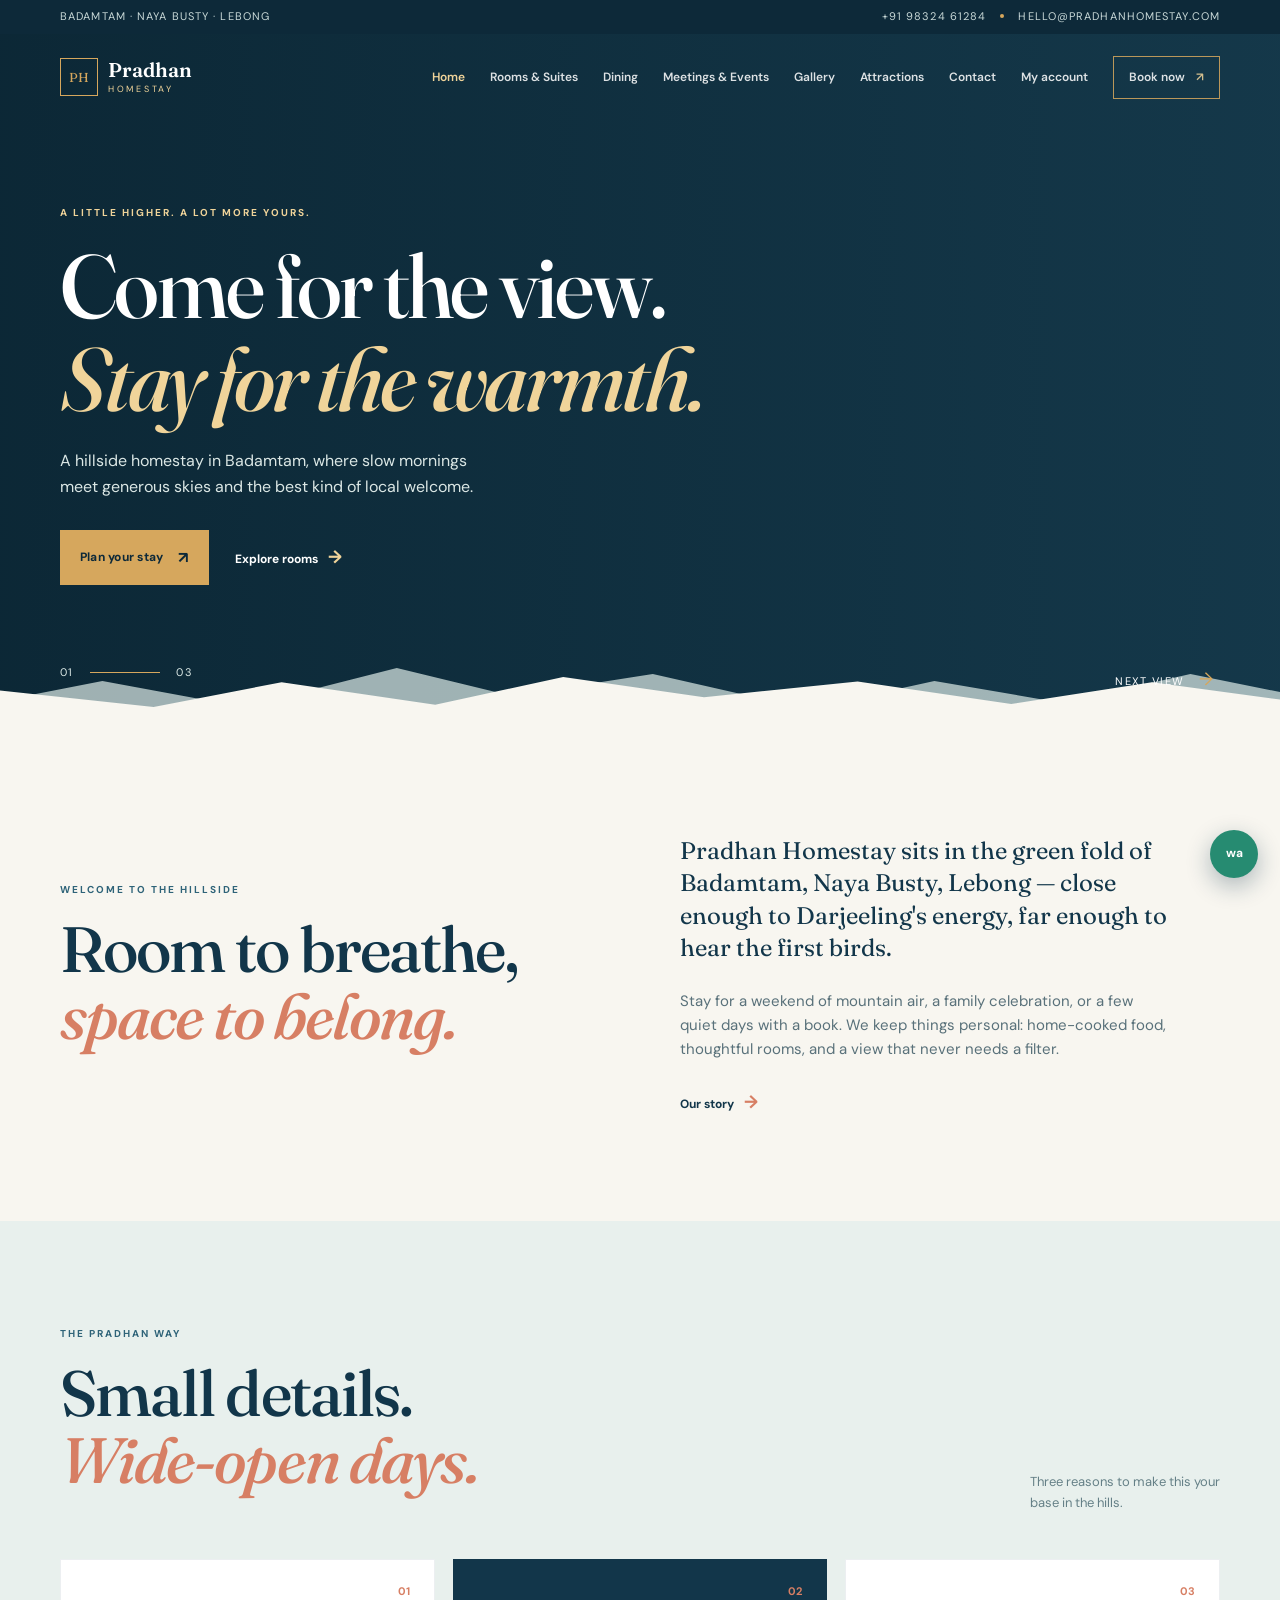
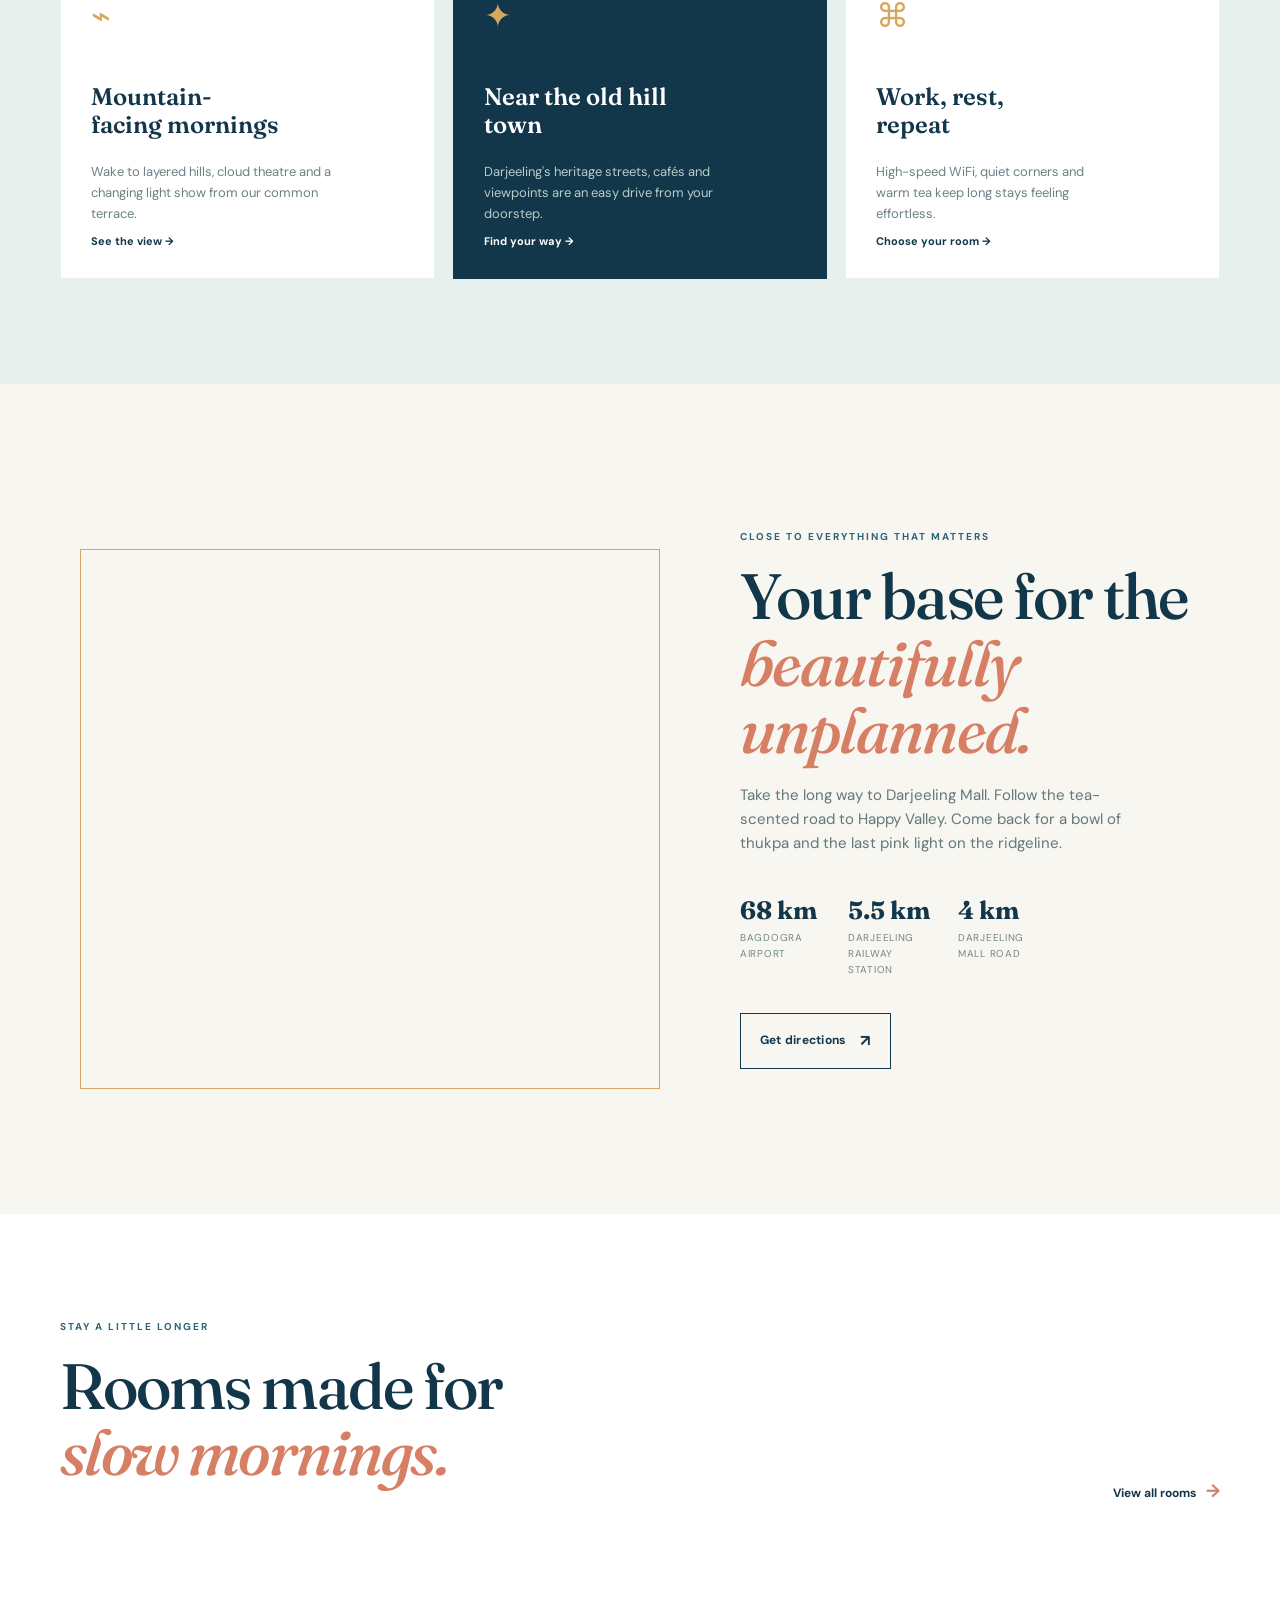
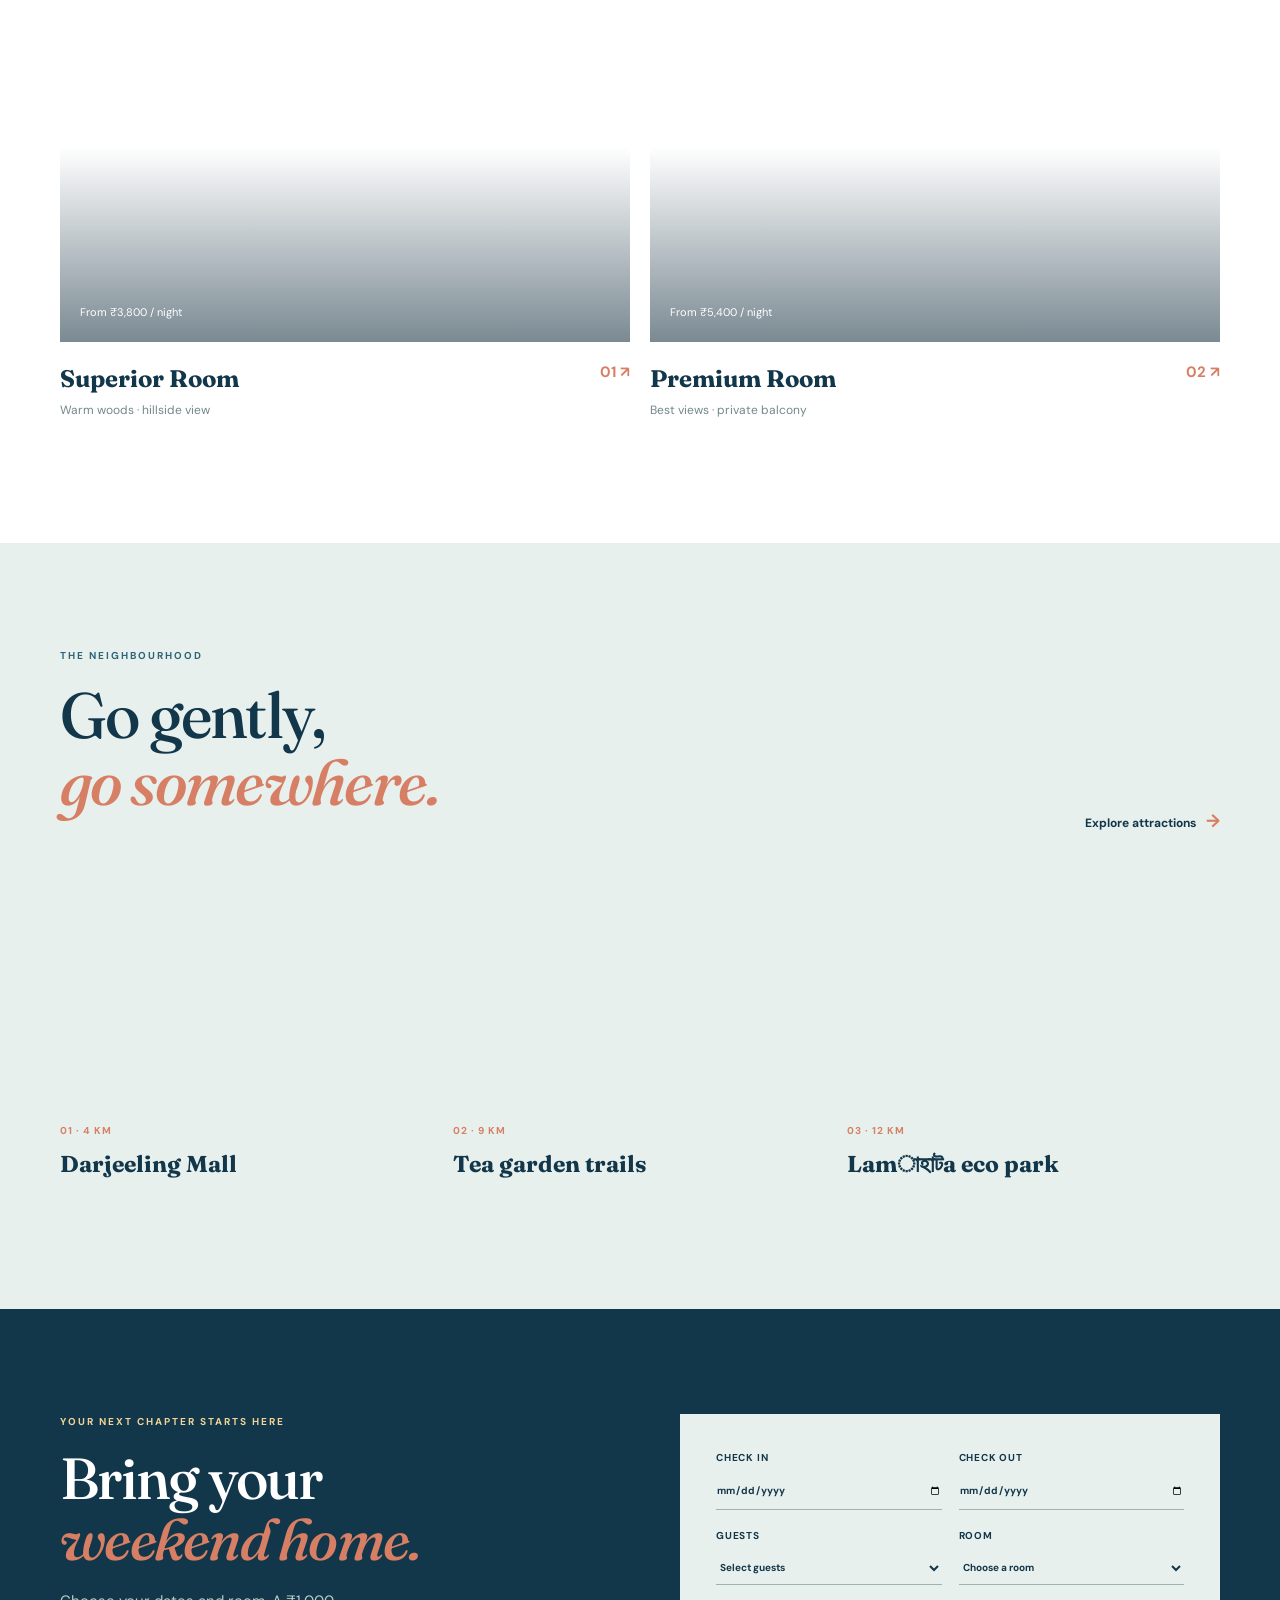
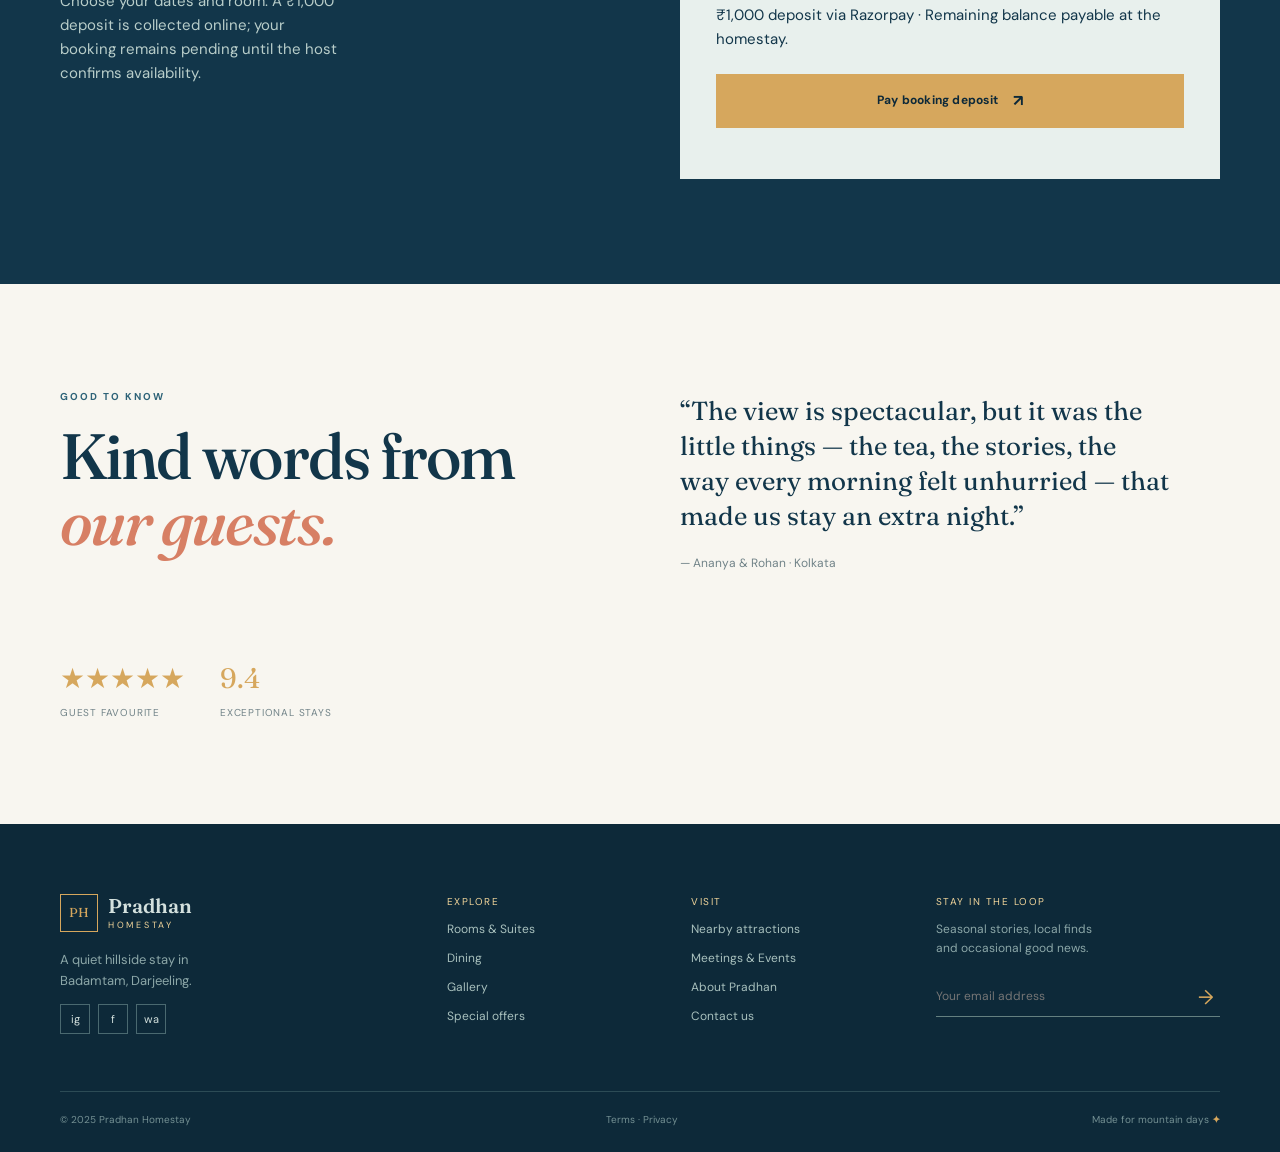
==== commit 602702ee: "Add login and payment system Add Supabase sign-in, guest booking accounts, and Razorpay deposit chec" ====
--- a/index.html
+++ b/index.html
@@ -11,6 +11,7 @@
   <link href="https://fonts.googleapis.com/css2?family=DM+Sans:wght@400;500;600;700&family=Fraunces:opsz,wght@9..144,500;9..144,600;9..144,700&display=swap" rel="stylesheet">
   <link rel="stylesheet" href="styles.css">
   <script defer src="script.js"></script>
+  <script type="module" src="booking.js"></script>
 </head>
 <body>
   <a class="skip-link" href="#main-content">Skip to content</a>
@@ -39,11 +40,11 @@
 
     <section class="split-story section-pad"><div class="container split-grid"><div class="story-image image-view" role="img" aria-label="Mountain valley at sunrise"></div><div class="story-content"><p class="eyebrow">Close to everything that matters</p><h2>Your base for the <em>beautifully unplanned.</em></h2><p>Take the long way to Darjeeling Mall. Follow the tea-scented road to Happy Valley. Come back for a bowl of thukpa and the last pink light on the ridgeline.</p><div class="distance-list"><div><strong>68 km</strong><span>Bagdogra Airport</span></div><div><strong>5.5 km</strong><span>Darjeeling Railway Station</span></div><div><strong>4 km</strong><span>Darjeeling Mall Road</span></div></div><a class="button button-outline" href="contact.html">Get directions <span>↗</span></a></div></div></section>
 
-    <section class="stay-section section-pad"><div class="container"><div class="section-heading"><div><p class="eyebrow">Stay a little longer</p><h2>Rooms made for<br><em>slow mornings.</em></h2></div><a class="text-link" href="rooms.html">View all rooms <span>→</span></a></div><div class="room-preview-grid"><a class="room-preview" href="rooms.html"><div class="room-photo room-photo-one"><span>From ₹3,800 / night</span></div><div class="room-info"><div><h3>Superior Room</h3><p>Warm woods · hillside view</p></div><span>01 ↗</span></div></a><a class="room-preview" href="rooms.html"><div class="room-photo room-photo-two"><span>From ₹4,800 / night</span></div><div class="room-info"><div><h3>Premium Room</h3><p>Best views · private balcony</p></div><span>02 ↗</span></div></a></div></div></section>
+    <section class="stay-section section-pad"><div class="container"><div class="section-heading"><div><p class="eyebrow">Stay a little longer</p><h2>Rooms made for<br><em>slow mornings.</em></h2></div><a class="text-link" href="rooms.html">View all rooms <span>→</span></a></div><div class="room-preview-grid"><a class="room-preview" href="rooms.html"><div class="room-photo room-photo-one"><span>From ₹3,800 / night</span></div><div class="room-info"><div><h3>Superior Room</h3><p>Warm woods · hillside view</p></div><span>01 ↗</span></div></a><a class="room-preview" href="rooms.html"><div class="room-photo room-photo-two"><span>From ₹5,400 / night</span></div><div class="room-info"><div><h3>Premium Room</h3><p>Best views · private balcony</p></div><span>02 ↗</span></div></a></div></div></section>
 
     <section class="attractions-strip section-pad"><div class="container"><div class="section-heading"><div><p class="eyebrow">The neighbourhood</p><h2>Go gently,<br><em>go somewhere.</em></h2></div><a class="text-link" href="attractions.html">Explore attractions <span>→</span></a></div><div class="attraction-row"><article><div class="attraction-image attraction-one"></div><div><span>01 · 4 km</span><h3>Darjeeling Mall</h3></div></article><article><div class="attraction-image attraction-two"></div><div><span>02 · 9 km</span><h3>Tea garden trails</h3></div></article><article><div class="attraction-image attraction-three"></div><div><span>03 · 12 km</span><h3>Lamাহাটa eco park</h3></div></article></div></div></section>
 
-    <section class="booking-section section-pad" id="booking"><div class="container booking-grid"><div><p class="eyebrow light">Your next chapter starts here</p><h2>Bring your<br><em>weekend home.</em></h2><p>Tell us when you are coming. We will take care of the rest.</p></div><form class="booking-form" data-demo-form><div class="form-row"><label>Check in<input type="date" required></label><label>Check out<input type="date" required></label></div><div class="form-row"><label>Guests<select required><option value="">Select guests</option><option>1 guest</option><option>2 guests</option><option>3+ guests</option></select></label><label>Room<select required><option value="">Choose a room</option><option>Superior Room</option><option>Deluxe Room</option><option>Premium Room</option><option>Suite</option></select></label></div><button class="button button-gold" type="submit">Check availability <span>↗</span></button><p class="form-message" aria-live="polite"></p></form></div></section>
+    <section class="booking-section section-pad" id="booking"><div class="container booking-grid"><div><p class="eyebrow light">Your next chapter starts here</p><h2>Bring your<br><em>weekend home.</em></h2><p>Choose your dates and room. A ₹1,000 deposit is collected online; your booking remains pending until the host confirms availability.</p></div><form class="booking-form" data-booking-form><div class="form-row"><label>Check in<input type="date" required></label><label>Check out<input type="date" required></label></div><div class="form-row"><label>Guests<select required><option value="">Select guests</option><option value="1 guest">1 guest</option><option value="2 guests">2 guests</option><option value="3+ guests">3+ guests</option></select></label><label>Room<select required><option value="">Choose a room</option><option>Superior Room</option><option>Deluxe Room</option><option>Premium Room</option><option>Suite</option></select></label></div><p class="booking-payment-note">₹1,000 deposit via Razorpay · Remaining balance payable at the homestay.</p><button class="button button-gold" type="submit">Pay booking deposit <span>↗</span></button><p class="form-message" aria-live="polite"></p></form></div></section>
 
     <section class="trust-section section-pad"><div class="container trust-grid"><div><p class="eyebrow">Good to know</p><h2>Kind words from<br><em>our guests.</em></h2></div><blockquote>“The view is spectacular, but it was the little things — the tea, the stories, the way every morning felt unhurried — that made us stay an extra night.”<cite>— Ananya & Rohan · Kolkata</cite></blockquote><div class="trust-badges"><span>★★★★★<small>Guest favourite</small></span><span>9.4<small>Exceptional stays</small></span></div></div></section>
   </main>
